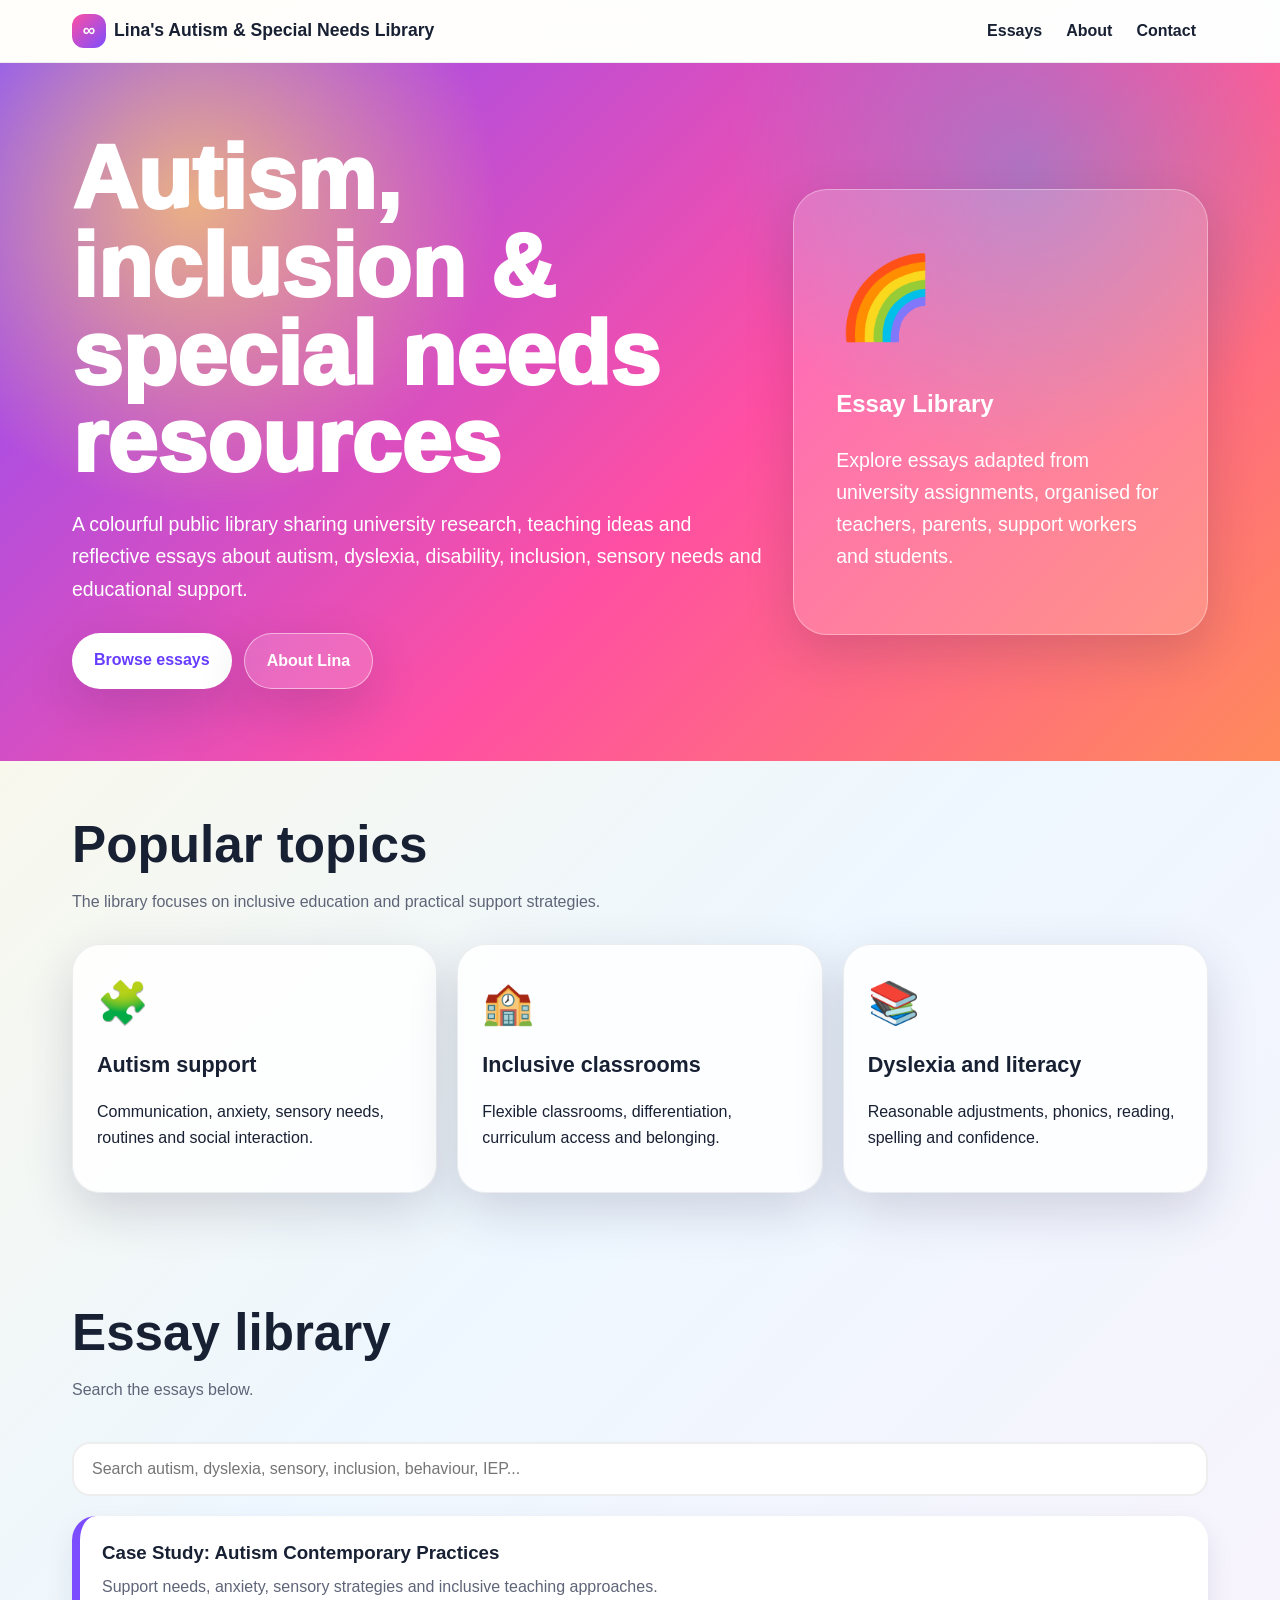
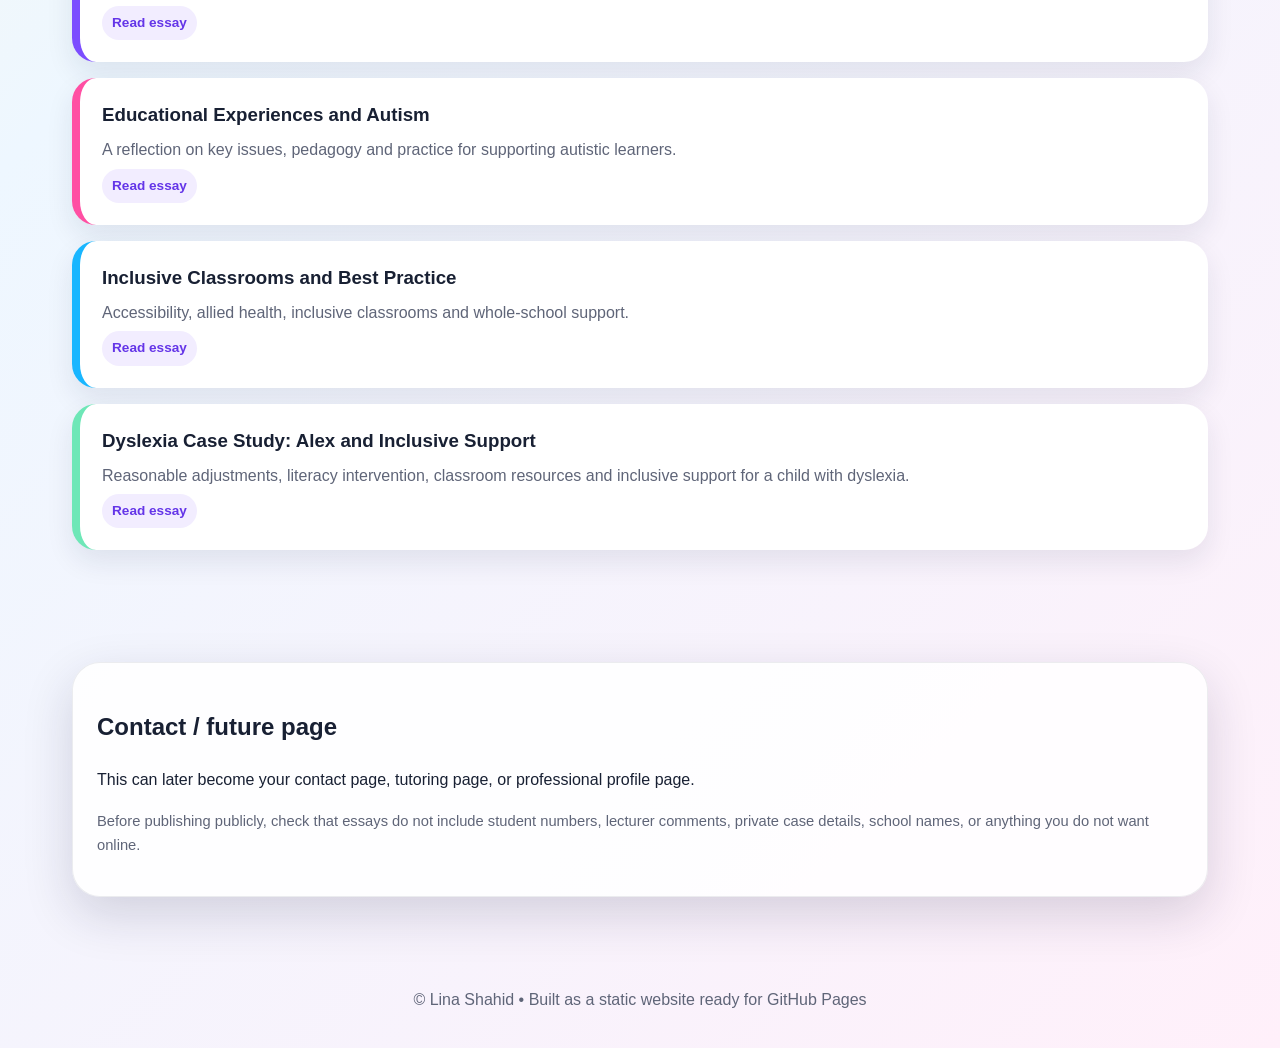
==== index.html @ 70e769be "Add files via upload" ====
<!doctype html><html lang="en"><head><meta charset="utf-8"><meta name="viewport" content="width=device-width,initial-scale=1"><title>Lina's Autism & Special Needs Library</title><link rel="stylesheet" href="assets/style.css"></head><body><header class="topbar"><nav class="nav"><a class="brand" href="index.html"><span>∞</span>Lina's Autism & Special Needs Library</a><div class="links"><a href="index.html#library">Essays</a><a href="about.html">About</a><a href="index.html#contact">Contact</a></div></nav></header><section class="hero"><div class="hero-inner"><div><h1>Autism, inclusion & special needs resources</h1><p>A colourful public library sharing university research, teaching ideas and reflective essays about autism, dyslexia, disability, inclusion, sensory needs and educational support.</p><div class="cta"><a class="btn" href="#library">Browse essays</a><a class="btn secondary" href="about.html">About Lina</a></div></div><div class="rainbow-card"><div class="rainbow">🌈</div><h2>Essay Library</h2><p>Explore essays adapted from university assignments, organised for teachers, parents, support workers and students.</p></div></div></section><main><section class="wrap"><h2 class="section-title">Popular topics</h2><p class="sub">The library focuses on inclusive education and practical support strategies.</p><div class="grid"><div class="card"><div class="emoji">🧩</div><h3>Autism support</h3><p>Communication, anxiety, sensory needs, routines and social interaction.</p></div><div class="card"><div class="emoji">🏫</div><h3>Inclusive classrooms</h3><p>Flexible classrooms, differentiation, curriculum access and belonging.</p></div><div class="card"><div class="emoji">📚</div><h3>Dyslexia and literacy</h3><p>Reasonable adjustments, phonics, reading, spelling and confidence.</p></div></div></section><section class="wrap" id="library"><h2 class="section-title">Essay library</h2><p class="sub">Search the essays below.</p><input id="search" class="searchbox" placeholder="Search autism, dyslexia, sensory, inclusion, behaviour, IEP..."><div class="essay-list" id="essayList"><a class="essay-row" data-title="autism support needs anxiety sensory strategies inclusive teaching" href="essays/case-study-autism-contemporary-practices.html"><h3>Case Study: Autism Contemporary Practices</h3><p>Support needs, anxiety, sensory strategies and inclusive teaching approaches.</p><span class="tag">Read essay</span></a>
<a class="essay-row" data-title="autism education pedagogy sensory anxiety inclusion carers curriculum" href="essays/educational-experiences-autism.html"><h3>Educational Experiences and Autism</h3><p>A reflection on key issues, pedagogy and practice for supporting autistic learners.</p><span class="tag">Read essay</span></a>
<a class="essay-row" data-title="inclusive classrooms allied health accessibility best practice autism education" href="essays/inclusive-classrooms-best-practice.html"><h3>Inclusive Classrooms and Best Practice</h3><p>Accessibility, allied health, inclusive classrooms and whole-school support.</p><span class="tag">Read essay</span></a>
<a class="essay-row" data-title="dyslexia alex reasonable adjustments literacy intervention reading spelling special needs" href="essays/dyslexia-case-study-alex.html"><h3>Dyslexia Case Study: Alex and Inclusive Support</h3><p>Reasonable adjustments, literacy intervention, classroom resources and inclusive support for a child with dyslexia.</p><span class="tag">Read essay</span></a></div></section><section class="wrap" id="contact"><div class="card"><h2>Contact / future page</h2><p>This can later become your contact page, tutoring page, or professional profile page.</p><p class="small">Before publishing publicly, check that essays do not include student numbers, lecturer comments, private case details, school names, or anything you do not want online.</p></div></section></main><footer class="footer">© Lina Shahid • Built as a static website ready for GitHub Pages</footer><script>const s=document.getElementById('search');const rows=[...document.querySelectorAll('.essay-row')];s.addEventListener('input',()=>{let q=s.value.toLowerCase();rows.forEach(r=>r.style.display=r.dataset.title.toLowerCase().includes(q)?'block':'none')});</script></body></html>
---- assets/style.css ----
:root{--ink:#182033;--muted:#5f6578;--paper:#fffdf8;--pink:#ff4fa3;--purple:#7c4dff;--blue:#19b6ff;--green:#6ee7b7;--yellow:#ffd166;--orange:#ff8a5b;--card:rgba(255,255,255,.86);--shadow:0 18px 50px rgba(27,26,61,.16)}
*{box-sizing:border-box} html{scroll-behavior:smooth} body{margin:0;font-family:Inter,Segoe UI,Arial,sans-serif;color:var(--ink);background:linear-gradient(135deg,#fff8df,#eef7ff 45%,#fff0fa);line-height:1.65} a{color:inherit}.topbar{position:sticky;top:0;z-index:10;background:rgba(255,255,255,.86);backdrop-filter:blur(14px);border-bottom:1px solid rgba(24,32,51,.08)}.nav{max-width:1180px;margin:auto;padding:14px 22px;display:flex;align-items:center;justify-content:space-between;gap:20px}.brand{font-weight:900;text-decoration:none;font-size:1.1rem}.brand span{display:inline-grid;place-items:center;width:34px;height:34px;border-radius:12px;background:linear-gradient(135deg,var(--pink),var(--purple));color:white;margin-right:8px}.links a{padding:9px 12px;text-decoration:none;font-weight:800;border-radius:999px}.links a:hover{background:#f1edff}.hero{min-height:70vh;display:grid;align-items:center;background:radial-gradient(circle at 15% 20%,rgba(255,209,102,.75),transparent 25%),radial-gradient(circle at 80% 15%,rgba(25,182,255,.35),transparent 25%),linear-gradient(135deg,#874dff,#ff4fa3 56%,#ff8a5b);color:white}.hero-inner{max-width:1180px;margin:auto;padding:72px 22px;display:grid;grid-template-columns:1.25fr .75fr;gap:30px}.hero h1{font-size:clamp(2.7rem,7vw,6rem);line-height:.98;margin:0 0 22px;font-weight:950}.hero p{font-size:1.22rem;max-width:740px}.cta{display:flex;gap:12px;flex-wrap:wrap;margin-top:28px}.btn{display:inline-block;border:0;border-radius:999px;padding:14px 22px;font-weight:900;text-decoration:none;background:white;color:#673cff;box-shadow:var(--shadow)}.btn.secondary{background:rgba(255,255,255,.16);color:white;border:1px solid rgba(255,255,255,.5)}.rainbow-card{align-self:center;border:1px solid rgba(255,255,255,.35);border-radius:34px;background:rgba(255,255,255,.18);padding:42px;box-shadow:var(--shadow)}.rainbow{font-size:5rem}.wrap{max-width:1180px;margin:auto;padding:56px 22px}.section-title{font-size:clamp(2rem,4vw,3.2rem);line-height:1.1;margin:0 0 14px}.sub{color:var(--muted);max-width:760px}.grid{display:grid;grid-template-columns:repeat(3,1fr);gap:20px;margin-top:28px}.card{background:var(--card);border:1px solid rgba(24,32,51,.08);border-radius:28px;padding:24px;box-shadow:var(--shadow)}.card .emoji{font-size:2.6rem}.card h3{margin:10px 0 8px;font-size:1.35rem}.tag{display:inline-block;margin:5px 6px 0 0;padding:6px 10px;border-radius:999px;background:#f2edff;color:#6435e8;font-size:.85rem;font-weight:800}.searchbox{width:100%;padding:16px 18px;border-radius:18px;border:2px solid #eee;font-size:1rem;margin:22px 0 0;background:white}.essay-list{display:grid;gap:16px;margin-top:20px}.essay-row{display:block;text-decoration:none;background:white;border-radius:24px;padding:22px;border-left:8px solid var(--purple);box-shadow:0 12px 28px rgba(26,35,71,.09)}.essay-row:nth-child(2){border-left-color:var(--pink)}.essay-row:nth-child(3){border-left-color:var(--blue)}.essay-row:nth-child(4){border-left-color:var(--green)}.essay-row h3{margin:0}.essay-row p{margin:6px 0 0;color:var(--muted)}.footer{padding:34px 22px;text-align:center;color:var(--muted)}.article-hero{padding:70px 22px;background:linear-gradient(135deg,#7c4dff,#ff4fa3);color:white}.article-hero-inner{max-width:920px;margin:auto}.article-hero h1{font-size:clamp(2.2rem,6vw,4.4rem);line-height:1.05;margin:0}.article{max-width:920px;margin:34px auto;background:white;border-radius:30px;padding:34px;box-shadow:var(--shadow)}.article h2{font-size:2rem;margin-top:32px;color:#6336dc}.article h3{font-size:1.35rem;margin-top:26px;color:#c42f86}.article p,.article li{font-size:1.04rem}.article ul{padding-left:24px}.reference{font-size:.92rem;color:#4e5568;padding-left:14px;border-left:3px solid #eee}.note{background:#fff4cf;border-left:7px solid var(--yellow);padding:18px;border-radius:18px;margin:18px 0}.about-box{display:grid;grid-template-columns:.8fr 1.2fr;gap:20px;align-items:center}.avatar{height:240px;border-radius:34px;background:linear-gradient(135deg,var(--green),var(--blue),var(--purple));display:grid;place-items:center;font-size:6rem;color:white}.small{font-size:.92rem;color:var(--muted)}@media(max-width:820px){.hero-inner,.grid,.about-box{grid-template-columns:1fr}.links{display:none}.hero{min-height:auto}.article{padding:22px;border-radius:22px;margin:18px 12px}.rainbow-card{padding:28px}.nav{padding:12px 16px}}
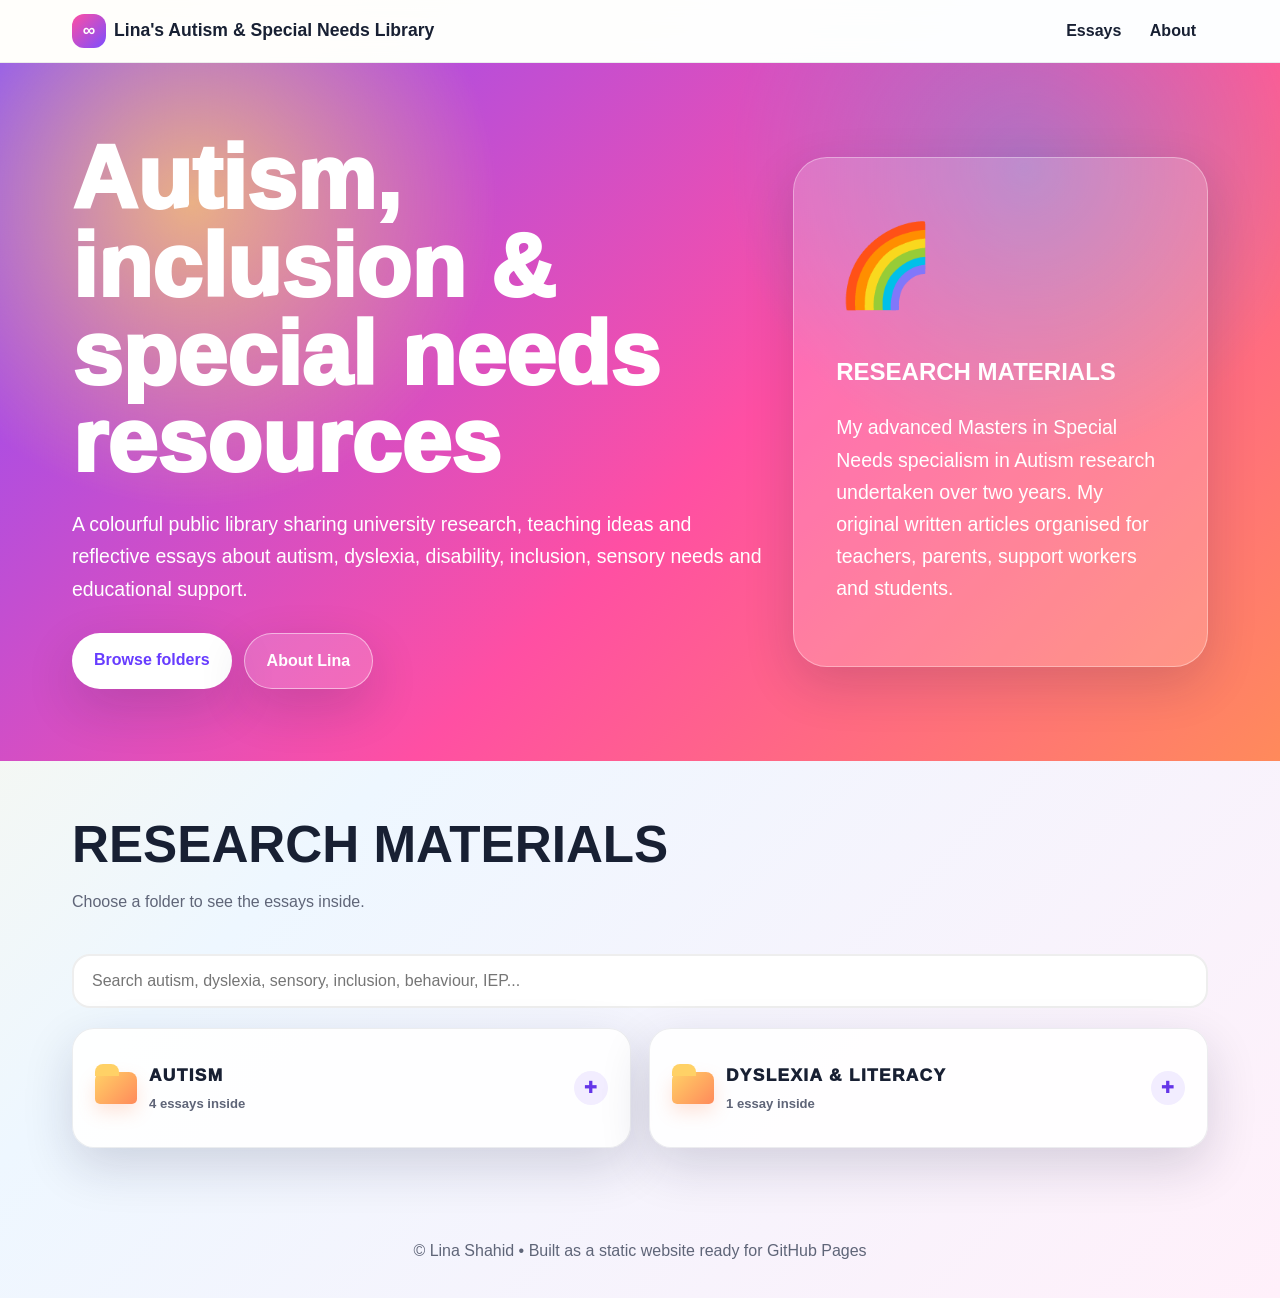
==== commit f7952a7a: "Add files via upload" ====
--- a/index.html
+++ b/index.html
@@ -1,4 +1,120 @@
-<!doctype html><html lang="en"><head><meta charset="utf-8"><meta name="viewport" content="width=device-width,initial-scale=1"><title>Lina's Autism & Special Needs Library</title><link rel="stylesheet" href="assets/style.css"></head><body><header class="topbar"><nav class="nav"><a class="brand" href="index.html"><span>∞</span>Lina's Autism & Special Needs Library</a><div class="links"><a href="index.html#library">Essays</a><a href="about.html">About</a><a href="index.html#contact">Contact</a></div></nav></header><section class="hero"><div class="hero-inner"><div><h1>Autism, inclusion & special needs resources</h1><p>A colourful public library sharing university research, teaching ideas and reflective essays about autism, dyslexia, disability, inclusion, sensory needs and educational support.</p><div class="cta"><a class="btn" href="#library">Browse essays</a><a class="btn secondary" href="about.html">About Lina</a></div></div><div class="rainbow-card"><div class="rainbow">🌈</div><h2>Essay Library</h2><p>Explore essays adapted from university assignments, organised for teachers, parents, support workers and students.</p></div></div></section><main><section class="wrap"><h2 class="section-title">Popular topics</h2><p class="sub">The library focuses on inclusive education and practical support strategies.</p><div class="grid"><div class="card"><div class="emoji">🧩</div><h3>Autism support</h3><p>Communication, anxiety, sensory needs, routines and social interaction.</p></div><div class="card"><div class="emoji">🏫</div><h3>Inclusive classrooms</h3><p>Flexible classrooms, differentiation, curriculum access and belonging.</p></div><div class="card"><div class="emoji">📚</div><h3>Dyslexia and literacy</h3><p>Reasonable adjustments, phonics, reading, spelling and confidence.</p></div></div></section><section class="wrap" id="library"><h2 class="section-title">Essay library</h2><p class="sub">Search the essays below.</p><input id="search" class="searchbox" placeholder="Search autism, dyslexia, sensory, inclusion, behaviour, IEP..."><div class="essay-list" id="essayList"><a class="essay-row" data-title="autism support needs anxiety sensory strategies inclusive teaching" href="essays/case-study-autism-contemporary-practices.html"><h3>Case Study: Autism Contemporary Practices</h3><p>Support needs, anxiety, sensory strategies and inclusive teaching approaches.</p><span class="tag">Read essay</span></a>
-<a class="essay-row" data-title="autism education pedagogy sensory anxiety inclusion carers curriculum" href="essays/educational-experiences-autism.html"><h3>Educational Experiences and Autism</h3><p>A reflection on key issues, pedagogy and practice for supporting autistic learners.</p><span class="tag">Read essay</span></a>
-<a class="essay-row" data-title="inclusive classrooms allied health accessibility best practice autism education" href="essays/inclusive-classrooms-best-practice.html"><h3>Inclusive Classrooms and Best Practice</h3><p>Accessibility, allied health, inclusive classrooms and whole-school support.</p><span class="tag">Read essay</span></a>
-<a class="essay-row" data-title="dyslexia alex reasonable adjustments literacy intervention reading spelling special needs" href="essays/dyslexia-case-study-alex.html"><h3>Dyslexia Case Study: Alex and Inclusive Support</h3><p>Reasonable adjustments, literacy intervention, classroom resources and inclusive support for a child with dyslexia.</p><span class="tag">Read essay</span></a></div></section><section class="wrap" id="contact"><div class="card"><h2>Contact / future page</h2><p>This can later become your contact page, tutoring page, or professional profile page.</p><p class="small">Before publishing publicly, check that essays do not include student numbers, lecturer comments, private case details, school names, or anything you do not want online.</p></div></section></main><footer class="footer">© Lina Shahid • Built as a static website ready for GitHub Pages</footer><script>const s=document.getElementById('search');const rows=[...document.querySelectorAll('.essay-row')];s.addEventListener('input',()=>{let q=s.value.toLowerCase();rows.forEach(r=>r.style.display=r.dataset.title.toLowerCase().includes(q)?'block':'none')});</script></body></html>+<!doctype html>
+<html lang="en">
+<head>
+  <meta charset="utf-8">
+  <meta name="viewport" content="width=device-width,initial-scale=1,minimum-scale=1">
+  <title>Lina's Autism & Special Needs Library</title>
+  <link rel="stylesheet" href="assets/style.css">
+</head>
+<body>
+  <header class="topbar">
+    <nav class="nav">
+      <a class="brand" href="index.html"><span>&infin;</span>Lina's Autism & Special Needs Library</a>
+      <div class="links">
+        <a href="index.html#library">Essays</a>
+        <a href="about.html">About</a>
+      </div>
+    </nav>
+  </header>
+
+  <section class="hero">
+    <div class="hero-inner">
+      <div>
+        <h1>Autism, inclusion & special needs resources</h1>
+        <p>A colourful public library sharing university research, teaching ideas and reflective essays about autism, dyslexia, disability, inclusion, sensory needs and educational support.</p>
+        <div class="cta">
+          <a class="btn" href="#library">Browse folders</a>
+          <a class="btn secondary" href="about.html">About Lina</a>
+        </div>
+      </div>
+      <div class="rainbow-card">
+        <div class="rainbow">&#127752;</div>
+        <h2>RESEARCH MATERIALS</h2>
+        <p>My advanced Masters in Special Needs specialism in Autism research undertaken over two years. My original written articles organised for teachers, parents, support workers and students.</p>
+      </div>
+    </div>
+  </section>
+
+  <main>
+    <section class="wrap" id="library">
+      <h2 class="section-title">RESEARCH MATERIALS</h2>
+      <p class="sub">Choose a folder to see the essays inside.</p>
+      <input id="search" class="searchbox" placeholder="Search autism, dyslexia, sensory, inclusion, behaviour, IEP...">
+
+      <div class="essay-list" id="essayList">
+        <details class="essay-folder" data-folder>
+          <summary class="folder-title">
+            <span class="folder-icon" aria-hidden="true"></span>
+            <span>
+              AUTISM
+              <small>4 essays inside</small>
+            </span>
+          </summary>
+          <div class="folder-items">
+            <a class="essay-row autism-row" data-title="autism support needs anxiety sensory strategies inclusive teaching" href="essays/case-study-autism-contemporary-practices.html">
+              <h3>Case Study: Autism Contemporary Practices</h3>
+              <p>Support needs, anxiety, sensory strategies and inclusive teaching approaches.</p>
+              <span class="tag">Read essay</span>
+            </a>
+            <a class="essay-row autism-row" data-title="autism education pedagogy sensory anxiety inclusion carers curriculum" href="essays/educational-experiences-autism.html">
+              <h3>Educational Experiences and Autism</h3>
+              <p>A reflection on key issues, pedagogy and practice for supporting autistic learners.</p>
+              <span class="tag">Read essay</span>
+            </a>
+            <a class="essay-row autism-row" data-title="inclusive classrooms allied health accessibility best practice autism education" href="essays/inclusive-classrooms-best-practice.html">
+              <h3>Inclusive Classrooms and Best Practice</h3>
+              <p>Accessibility, allied health, inclusive classrooms and whole-school support.</p>
+              <span class="tag">Read essay</span>
+            </a>
+            <a class="essay-row autism-row" data-title="charlie autism early intervention sensory speech transition carers awareness multidisciplinary support case study" href="essays/charlie-autism-early-intervention.html">
+              <h3>Charlie Case Study: Autism, Early Intervention and Support</h3>
+              <p>Early signs, multidisciplinary intervention, sensory needs, communication, transition support and family awareness.</p>
+              <span class="tag">Read essay</span>
+            </a>
+          </div>
+        </details>
+
+        <details class="essay-folder" data-folder>
+          <summary class="folder-title">
+            <span class="folder-icon" aria-hidden="true"></span>
+            <span>
+              DYSLEXIA & LITERACY
+              <small>1 essay inside</small>
+            </span>
+          </summary>
+          <div class="folder-items">
+            <a class="essay-row other-row" data-title="dyslexia alex reasonable adjustments literacy intervention reading spelling special needs" href="essays/dyslexia-case-study-alex.html">
+              <h3>Dyslexia Case Study: Alex and Inclusive Support</h3>
+              <p>Reasonable adjustments, literacy intervention, classroom resources and inclusive support for a child with dyslexia.</p>
+              <span class="tag">Read essay</span>
+            </a>
+          </div>
+        </details>
+      </div>
+    </section>
+  </main>
+
+  <footer class="footer">&copy; Lina Shahid &bull; Built as a static website ready for GitHub Pages</footer>
+
+  <script>
+    const search = document.getElementById('search');
+    const folders = [...document.querySelectorAll('[data-folder]')];
+    const rows = [...document.querySelectorAll('.essay-row')];
+
+    search.addEventListener('input', () => {
+      const query = search.value.toLowerCase();
+
+      rows.forEach(row => {
+        const isMatch = row.dataset.title.toLowerCase().includes(query);
+        row.hidden = !isMatch;
+      });
+
+      folders.forEach(folder => {
+        const hasVisibleRows = [...folder.querySelectorAll('.essay-row')].some(row => !row.hidden);
+        folder.hidden = !hasVisibleRows;
+        folder.open = query.length > 0 && hasVisibleRows;
+      });
+    });
+  </script>
+</body>
+</html>
--- a/assets/style.css
+++ b/assets/style.css
@@ -1,3 +1,435 @@
-
-:root{--ink:#182033;--muted:#5f6578;--paper:#fffdf8;--pink:#ff4fa3;--purple:#7c4dff;--blue:#19b6ff;--green:#6ee7b7;--yellow:#ffd166;--orange:#ff8a5b;--card:rgba(255,255,255,.86);--shadow:0 18px 50px rgba(27,26,61,.16)}
-*{box-sizing:border-box} html{scroll-behavior:smooth} body{margin:0;font-family:Inter,Segoe UI,Arial,sans-serif;color:var(--ink);background:linear-gradient(135deg,#fff8df,#eef7ff 45%,#fff0fa);line-height:1.65} a{color:inherit}.topbar{position:sticky;top:0;z-index:10;background:rgba(255,255,255,.86);backdrop-filter:blur(14px);border-bottom:1px solid rgba(24,32,51,.08)}.nav{max-width:1180px;margin:auto;padding:14px 22px;display:flex;align-items:center;justify-content:space-between;gap:20px}.brand{font-weight:900;text-decoration:none;font-size:1.1rem}.brand span{display:inline-grid;place-items:center;width:34px;height:34px;border-radius:12px;background:linear-gradient(135deg,var(--pink),var(--purple));color:white;margin-right:8px}.links a{padding:9px 12px;text-decoration:none;font-weight:800;border-radius:999px}.links a:hover{background:#f1edff}.hero{min-height:70vh;display:grid;align-items:center;background:radial-gradient(circle at 15% 20%,rgba(255,209,102,.75),transparent 25%),radial-gradient(circle at 80% 15%,rgba(25,182,255,.35),transparent 25%),linear-gradient(135deg,#874dff,#ff4fa3 56%,#ff8a5b);color:white}.hero-inner{max-width:1180px;margin:auto;padding:72px 22px;display:grid;grid-template-columns:1.25fr .75fr;gap:30px}.hero h1{font-size:clamp(2.7rem,7vw,6rem);line-height:.98;margin:0 0 22px;font-weight:950}.hero p{font-size:1.22rem;max-width:740px}.cta{display:flex;gap:12px;flex-wrap:wrap;margin-top:28px}.btn{display:inline-block;border:0;border-radius:999px;padding:14px 22px;font-weight:900;text-decoration:none;background:white;color:#673cff;box-shadow:var(--shadow)}.btn.secondary{background:rgba(255,255,255,.16);color:white;border:1px solid rgba(255,255,255,.5)}.rainbow-card{align-self:center;border:1px solid rgba(255,255,255,.35);border-radius:34px;background:rgba(255,255,255,.18);padding:42px;box-shadow:var(--shadow)}.rainbow{font-size:5rem}.wrap{max-width:1180px;margin:auto;padding:56px 22px}.section-title{font-size:clamp(2rem,4vw,3.2rem);line-height:1.1;margin:0 0 14px}.sub{color:var(--muted);max-width:760px}.grid{display:grid;grid-template-columns:repeat(3,1fr);gap:20px;margin-top:28px}.card{background:var(--card);border:1px solid rgba(24,32,51,.08);border-radius:28px;padding:24px;box-shadow:var(--shadow)}.card .emoji{font-size:2.6rem}.card h3{margin:10px 0 8px;font-size:1.35rem}.tag{display:inline-block;margin:5px 6px 0 0;padding:6px 10px;border-radius:999px;background:#f2edff;color:#6435e8;font-size:.85rem;font-weight:800}.searchbox{width:100%;padding:16px 18px;border-radius:18px;border:2px solid #eee;font-size:1rem;margin:22px 0 0;background:white}.essay-list{display:grid;gap:16px;margin-top:20px}.essay-row{display:block;text-decoration:none;background:white;border-radius:24px;padding:22px;border-left:8px solid var(--purple);box-shadow:0 12px 28px rgba(26,35,71,.09)}.essay-row:nth-child(2){border-left-color:var(--pink)}.essay-row:nth-child(3){border-left-color:var(--blue)}.essay-row:nth-child(4){border-left-color:var(--green)}.essay-row h3{margin:0}.essay-row p{margin:6px 0 0;color:var(--muted)}.footer{padding:34px 22px;text-align:center;color:var(--muted)}.article-hero{padding:70px 22px;background:linear-gradient(135deg,#7c4dff,#ff4fa3);color:white}.article-hero-inner{max-width:920px;margin:auto}.article-hero h1{font-size:clamp(2.2rem,6vw,4.4rem);line-height:1.05;margin:0}.article{max-width:920px;margin:34px auto;background:white;border-radius:30px;padding:34px;box-shadow:var(--shadow)}.article h2{font-size:2rem;margin-top:32px;color:#6336dc}.article h3{font-size:1.35rem;margin-top:26px;color:#c42f86}.article p,.article li{font-size:1.04rem}.article ul{padding-left:24px}.reference{font-size:.92rem;color:#4e5568;padding-left:14px;border-left:3px solid #eee}.note{background:#fff4cf;border-left:7px solid var(--yellow);padding:18px;border-radius:18px;margin:18px 0}.about-box{display:grid;grid-template-columns:.8fr 1.2fr;gap:20px;align-items:center}.avatar{height:240px;border-radius:34px;background:linear-gradient(135deg,var(--green),var(--blue),var(--purple));display:grid;place-items:center;font-size:6rem;color:white}.small{font-size:.92rem;color:var(--muted)}@media(max-width:820px){.hero-inner,.grid,.about-box{grid-template-columns:1fr}.links{display:none}.hero{min-height:auto}.article{padding:22px;border-radius:22px;margin:18px 12px}.rainbow-card{padding:28px}.nav{padding:12px 16px}}
+:root {
+  --ink: #182033;
+  --muted: #5f6578;
+  --paper: #fffdf8;
+  --pink: #ff4fa3;
+  --purple: #7c4dff;
+  --blue: #19b6ff;
+  --green: #6ee7b7;
+  --yellow: #ffd166;
+  --orange: #ff8a5b;
+  --card: rgba(255, 255, 255, .86);
+  --shadow: 0 18px 50px rgba(27, 26, 61, .16);
+}
+
+* { box-sizing: border-box; }
+html { width: 100%; min-width: 100%; scroll-behavior: smooth; }
+body {
+  width: 100%;
+  min-width: 100%;
+  margin: 0;
+  font-family: Inter, Segoe UI, Arial, sans-serif;
+  color: var(--ink);
+  background: linear-gradient(135deg, #fff8df, #eef7ff 45%, #fff0fa);
+  line-height: 1.65;
+  overflow-x: hidden;
+}
+a { color: inherit; }
+main, .topbar, .hero, .article-hero, .footer { width: 100%; }
+
+.topbar {
+  position: sticky;
+  top: 0;
+  z-index: 10;
+  background: rgba(255, 255, 255, .86);
+  backdrop-filter: blur(14px);
+  border-bottom: 1px solid rgba(24, 32, 51, .08);
+}
+.nav {
+  width: min(100%, 1180px);
+  margin: auto;
+  padding: 14px 22px;
+  display: flex;
+  align-items: center;
+  justify-content: space-between;
+  gap: 20px;
+}
+.brand {
+  display: flex;
+  align-items: center;
+  min-width: 0;
+  font-weight: 900;
+  text-decoration: none;
+  font-size: 1.1rem;
+  line-height: 1.2;
+}
+.brand span {
+  display: inline-grid;
+  flex: 0 0 auto;
+  place-items: center;
+  width: 34px;
+  height: 34px;
+  border-radius: 12px;
+  background: linear-gradient(135deg, var(--pink), var(--purple));
+  color: white;
+  margin-right: 8px;
+}
+.links a {
+  padding: 9px 12px;
+  text-decoration: none;
+  font-weight: 800;
+  border-radius: 999px;
+}
+.links a:hover { background: #f1edff; }
+
+.hero {
+  min-height: 70vh;
+  display: grid;
+  align-items: center;
+  background:
+    radial-gradient(circle at 15% 20%, rgba(255, 209, 102, .75), transparent 25%),
+    radial-gradient(circle at 80% 15%, rgba(25, 182, 255, .35), transparent 25%),
+    linear-gradient(135deg, #874dff, #ff4fa3 56%, #ff8a5b);
+  color: white;
+}
+.hero-inner {
+  width: min(100%, 1180px);
+  margin: auto;
+  padding: 72px 22px;
+  display: grid;
+  grid-template-columns: 1.25fr .75fr;
+  gap: 30px;
+}
+.hero h1 {
+  font-size: clamp(2.7rem, 7vw, 6rem);
+  line-height: .98;
+  margin: 0 0 22px;
+  font-weight: 950;
+}
+.hero p {
+  font-size: 1.22rem;
+  max-width: 740px;
+}
+.cta {
+  display: flex;
+  gap: 12px;
+  flex-wrap: wrap;
+  margin-top: 28px;
+}
+.btn {
+  display: inline-block;
+  border: 0;
+  border-radius: 999px;
+  padding: 14px 22px;
+  font-weight: 900;
+  text-decoration: none;
+  background: white;
+  color: #673cff;
+  box-shadow: var(--shadow);
+  text-align: center;
+}
+.btn.secondary {
+  background: rgba(255, 255, 255, .16);
+  color: white;
+  border: 1px solid rgba(255, 255, 255, .5);
+}
+.rainbow-card {
+  align-self: center;
+  border: 1px solid rgba(255, 255, 255, .35);
+  border-radius: 34px;
+  background: rgba(255, 255, 255, .18);
+  padding: 42px;
+  box-shadow: var(--shadow);
+}
+.rainbow { font-size: 5rem; }
+
+.wrap {
+  width: min(100%, 1180px);
+  margin: auto;
+  padding: 56px 22px;
+}
+.section-title {
+  font-size: clamp(2rem, 4vw, 3.2rem);
+  line-height: 1.1;
+  margin: 0 0 14px;
+}
+.sub {
+  color: var(--muted);
+  max-width: 760px;
+}
+.tag {
+  display: inline-block;
+  margin: 5px 6px 0 0;
+  padding: 6px 10px;
+  border-radius: 999px;
+  background: #f2edff;
+  color: #6435e8;
+  font-size: .85rem;
+  font-weight: 800;
+}
+.searchbox {
+  width: 100%;
+  padding: 16px 18px;
+  border-radius: 18px;
+  border: 2px solid #eee;
+  font-size: 1rem;
+  margin: 22px 0 0;
+  background: white;
+}
+
+.essay-list {
+  display: grid;
+  grid-template-columns: repeat(2, minmax(0, 1fr));
+  gap: 18px;
+  margin-top: 20px;
+}
+.essay-folder {
+  background: rgba(255, 255, 255, .9);
+  border: 1px solid rgba(24, 32, 51, .08);
+  border-radius: 22px;
+  box-shadow: var(--shadow);
+  overflow: hidden;
+}
+.folder-title {
+  display: grid;
+  grid-template-columns: auto 1fr auto;
+  align-items: center;
+  gap: 12px;
+  min-height: 118px;
+  margin: 0;
+  padding: 22px;
+  color: var(--ink);
+  cursor: pointer;
+  list-style: none;
+  font-size: 1.08rem;
+  font-weight: 950;
+  letter-spacing: .08em;
+}
+.folder-title::-webkit-details-marker { display: none; }
+.folder-title:after {
+  content: "+";
+  display: grid;
+  place-items: center;
+  width: 34px;
+  height: 34px;
+  border-radius: 999px;
+  background: #f2edff;
+  color: #6435e8;
+  font-size: 1.35rem;
+  line-height: 1;
+}
+.essay-folder[open] .folder-title:after { content: "-"; }
+.folder-title small {
+  display: block;
+  margin-top: 4px;
+  color: var(--muted);
+  font-size: .82rem;
+  font-weight: 800;
+  letter-spacing: 0;
+}
+.folder-icon {
+  position: relative;
+  display: block;
+  width: 42px;
+  height: 32px;
+  border-radius: 8px 8px 5px 5px;
+  background: linear-gradient(135deg, var(--yellow), var(--orange));
+  box-shadow: 0 8px 18px rgba(255, 138, 91, .22);
+}
+.folder-icon:before {
+  content: "";
+  position: absolute;
+  left: 0;
+  top: -8px;
+  width: 24px;
+  height: 12px;
+  border-radius: 8px 8px 0 0;
+  background: var(--yellow);
+}
+.folder-items {
+  display: grid;
+  gap: 16px;
+  padding: 0 18px 18px;
+}
+.essay-row {
+  display: block;
+  text-decoration: none;
+  background: white;
+  border-radius: 24px;
+  padding: 22px;
+  border-left: 8px solid var(--purple);
+  box-shadow: 0 12px 28px rgba(26, 35, 71, .09);
+}
+.essay-row.autism-row:nth-child(2) { border-left-color: var(--pink); }
+.essay-row.autism-row:nth-child(3) { border-left-color: var(--blue); }
+.essay-row.autism-row:nth-child(4) { border-left-color: var(--green); }
+.essay-row.other-row { border-left-color: var(--orange); }
+.essay-row h3 { margin: 0; }
+.essay-row p {
+  margin: 6px 0 0;
+  color: var(--muted);
+}
+
+.footer {
+  padding: 34px 22px;
+  text-align: center;
+  color: var(--muted);
+}
+.article-hero {
+  padding: 70px 22px;
+  background: linear-gradient(135deg, #7c4dff, #ff4fa3);
+  color: white;
+}
+.article-hero-inner {
+  width: min(100%, 1100px);
+  margin: auto;
+}
+.article-hero h1 {
+  font-size: clamp(2.2rem, 6vw, 4.4rem);
+  line-height: 1.05;
+  margin: 0;
+}
+.article {
+  width: min(calc(100% - 44px), 1100px);
+  margin: 34px auto;
+  background: white;
+  border-radius: 30px;
+  padding: 34px;
+  box-shadow: var(--shadow);
+}
+.article h2 {
+  font-size: 2rem;
+  margin-top: 32px;
+  color: #6336dc;
+}
+.article h3 {
+  font-size: 1.35rem;
+  margin-top: 26px;
+  color: #c42f86;
+}
+.article p, .article li { font-size: 1.04rem; }
+.article ul { padding-left: 24px; }
+.reference {
+  font-size: .92rem;
+  color: #4e5568;
+  padding-left: 14px;
+  border-left: 3px solid #eee;
+  overflow-wrap: anywhere;
+}
+.note {
+  background: #fff4cf;
+  border-left: 7px solid var(--yellow);
+  padding: 18px;
+  border-radius: 18px;
+  margin: 18px 0;
+}
+.about-box {
+  display: grid;
+  grid-template-columns: .8fr 1.2fr;
+  gap: 20px;
+  align-items: center;
+}
+.avatar {
+  height: 240px;
+  border-radius: 34px;
+  background: linear-gradient(135deg, var(--green), var(--blue), var(--purple));
+  display: grid;
+  place-items: center;
+  font-size: 6rem;
+  color: white;
+}
+.small {
+  font-size: .92rem;
+  color: var(--muted);
+}
+
+@media (max-width: 820px) {
+  .hero-inner, .essay-list, .about-box { grid-template-columns: 1fr; }
+  .links { display: none; }
+  .hero { min-height: auto; }
+  .article {
+    width: calc(100% - 24px);
+    padding: 22px;
+    border-radius: 22px;
+    margin: 18px auto;
+  }
+  .rainbow-card { padding: 28px; }
+  .nav { padding: 12px 16px; }
+}
+
+@media (max-width: 560px) {
+  body { line-height: 1.58; }
+  .nav { align-items: flex-start; }
+  .brand {
+    font-size: .92rem;
+    max-width: 100%;
+    overflow-wrap: anywhere;
+  }
+  .brand span {
+    width: 30px;
+    height: 30px;
+    border-radius: 10px;
+  }
+  .hero-inner {
+    padding: 46px 16px 34px;
+    gap: 18px;
+  }
+  .hero h1 {
+    font-size: 2.35rem;
+    line-height: 1.02;
+  }
+  .hero p { font-size: 1rem; }
+  .cta {
+    display: grid;
+    grid-template-columns: 1fr;
+    gap: 10px;
+    margin-top: 20px;
+  }
+  .btn {
+    width: 100%;
+    padding: 13px 16px;
+  }
+  .rainbow-card {
+    border-radius: 20px;
+    padding: 20px;
+  }
+  .rainbow { font-size: 3rem; }
+  .wrap { padding: 34px 16px; }
+  .section-title { font-size: 1.9rem; }
+  .essay-row {
+    border-radius: 18px;
+    padding: 18px;
+  }
+  .searchbox {
+    border-radius: 14px;
+    padding: 14px 15px;
+  }
+  .folder-title { font-size: .92rem; }
+  .folder-icon {
+    width: 34px;
+    height: 28px;
+  }
+  .article-hero { padding: 44px 16px; }
+  .article-hero h1 {
+    font-size: 2.15rem;
+    line-height: 1.08;
+  }
+  .article-hero p { font-size: 1rem; }
+  .article {
+    width: 100%;
+    margin: 0;
+    background: rgba(255, 255, 255, .94);
+    border-radius: 0;
+    padding: 24px 18px;
+    box-shadow: none;
+  }
+  .article h2 {
+    font-size: 1.65rem;
+    line-height: 1.15;
+  }
+  .article h3 {
+    font-size: 1.18rem;
+    line-height: 1.25;
+  }
+  .article p, .article li { font-size: 1rem; }
+  .note {
+    border-radius: 14px;
+    padding: 15px;
+  }
+  .footer { padding: 26px 16px; }
+  .avatar {
+    height: 190px;
+    border-radius: 22px;
+    font-size: 4rem;
+  }
+}
